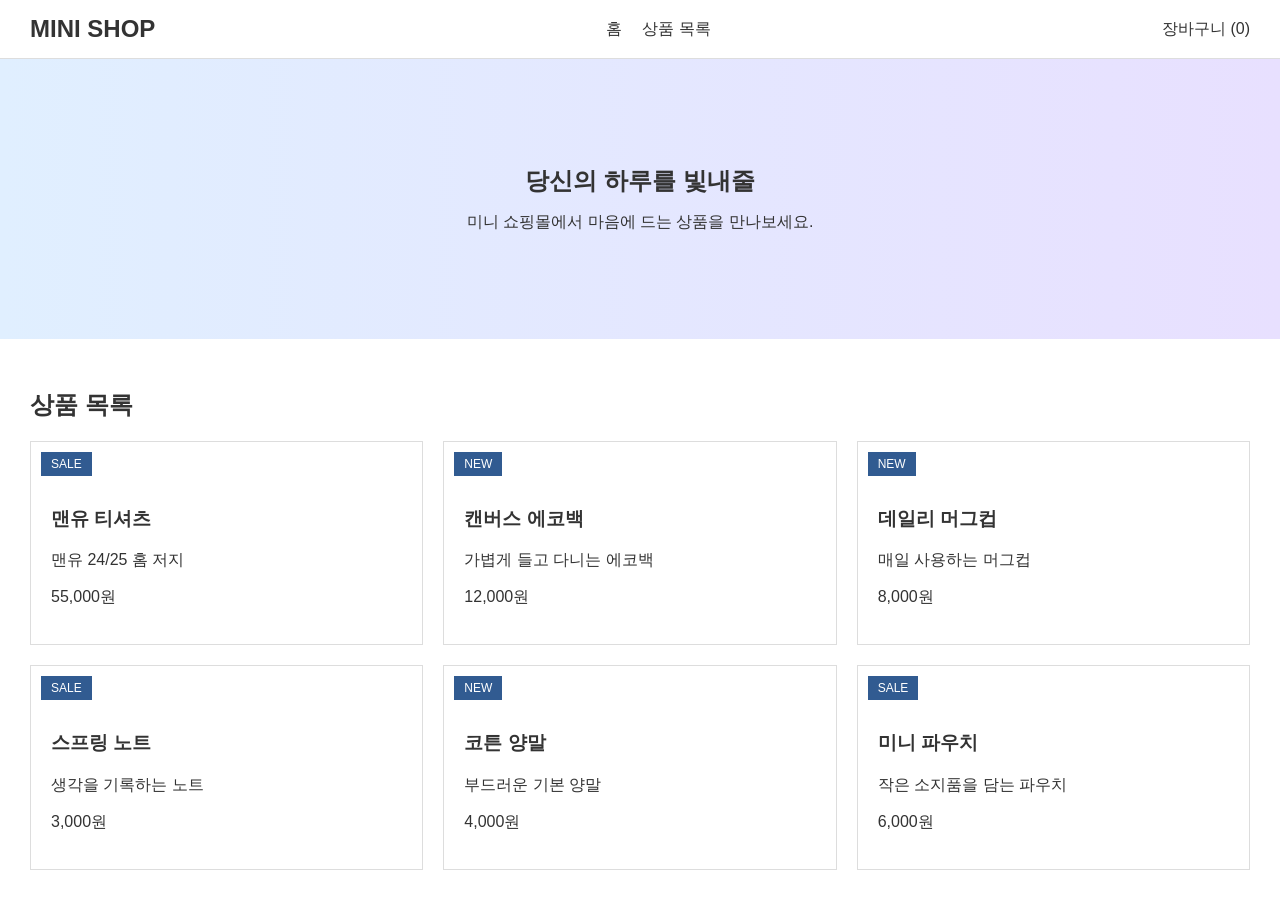
==== week5/index.html @ aea73128 "Add week5 mini shopping mall practice" ====
<!DOCTYPE html>
<html lang="ko">
<head>
    <meta charset="UTF-8">
    <meta name="viewport" content="width=device-width, initial-scale=1.0">
    <title>미니 쇼핑몰</title>
    <link rel="stylesheet" href="style.css">
</head>
<body>
    <header>
        <h1>MINI SHOP</h1>
        <nav>
            <a href="#banner">홈</a>
            <a href="#products">상품 목록</a>
        </nav>
        <span>장바구니 (0)</span>
    </header>

    <main>
        <section id="banner">
            <h2>당신의 하루를 빛내줄</h2>
            <p>미니 쇼핑몰에서 마음에 드는 상품을 만나보세요.</p>
        </section>

        <section id="products">
            <h2>상품 목록</h2>
            <div class="product-list">
                <div class="product">
                    <span class="badge">SALE</span>
                    <h3>맨유 티셔츠</h3>
                    <p>맨유 24/25 홈 저지</p>
                    <p>55,000원</p>
                </div>
                <div class="product">
                    <span class="badge">NEW</span>
                    <h3>캔버스 에코백</h3>
                    <p>가볍게 들고 다니는 에코백</p>
                    <p>12,000원</p>
                </div>
                <div class="product">
                    <span class="badge">NEW</span>
                    <h3>데일리 머그컵</h3>
                    <p>매일 사용하는 머그컵</p>
                    <p>8,000원</p>
                </div>
                <div class="product">
                    <span class="badge">SALE</span>
                    <h3>스프링 노트</h3>
                    <p>생각을 기록하는 노트</p>
                    <p>3,000원</p>
                </div>
                <div class="product">
                    <span class="badge">NEW</span>
                    <h3>코튼 양말</h3>
                    <p>부드러운 기본 양말</p>
                    <p>4,000원</p>
                </div>
                <div class="product">
                    <span class="badge">SALE</span>
                    <h3>미니 파우치</h3>
                    <p>작은 소지품을 담는 파우치</p>
                    <p>6,000원</p>
                </div>
            </div>
        </section>
    </main>
</body>
</html>
---- week5/style.css ----
body {
    margin: 0;
    font-family: Arial, sans-serif;
    color: #333;
}

header {
    position: sticky;
    top: 0;
    z-index: 10;
    display: flex;
    justify-content: space-between;
    align-items: center;
    padding: 15px 30px;
    background-color: white;
    border-bottom: 1px solid #ddd;
}

header h1 {
    margin: 0;
    font-size: 24px;
}

nav {
    display: flex;
    gap: 20px;
}

nav a {
    color: #333;
    text-decoration: none;
}

#banner {
    height: 280px;
    background: linear-gradient(to right, #e0efff, #e8e0ff);
    display: flex;
    flex-direction: column;
    justify-content: center;
    align-items: center;
    text-align: center;
}

#banner h2 {
    margin: 0 0 15px;
}

#banner p {
    margin: 0;
}

#products {
    padding: 30px;
}

.product-list {
    display: grid;
    grid-template-columns: repeat(3, 1fr);
    gap: 20px;
}

.product {
    position: relative;
    border: 1px solid #ddd;
    padding: 45px 20px 20px;
}

.badge {
    position: absolute;
    top: 10px;
    left: 10px;
    background-color: #315b91;
    color: white;
    padding: 5px 10px;
    font-size: 12px;
}
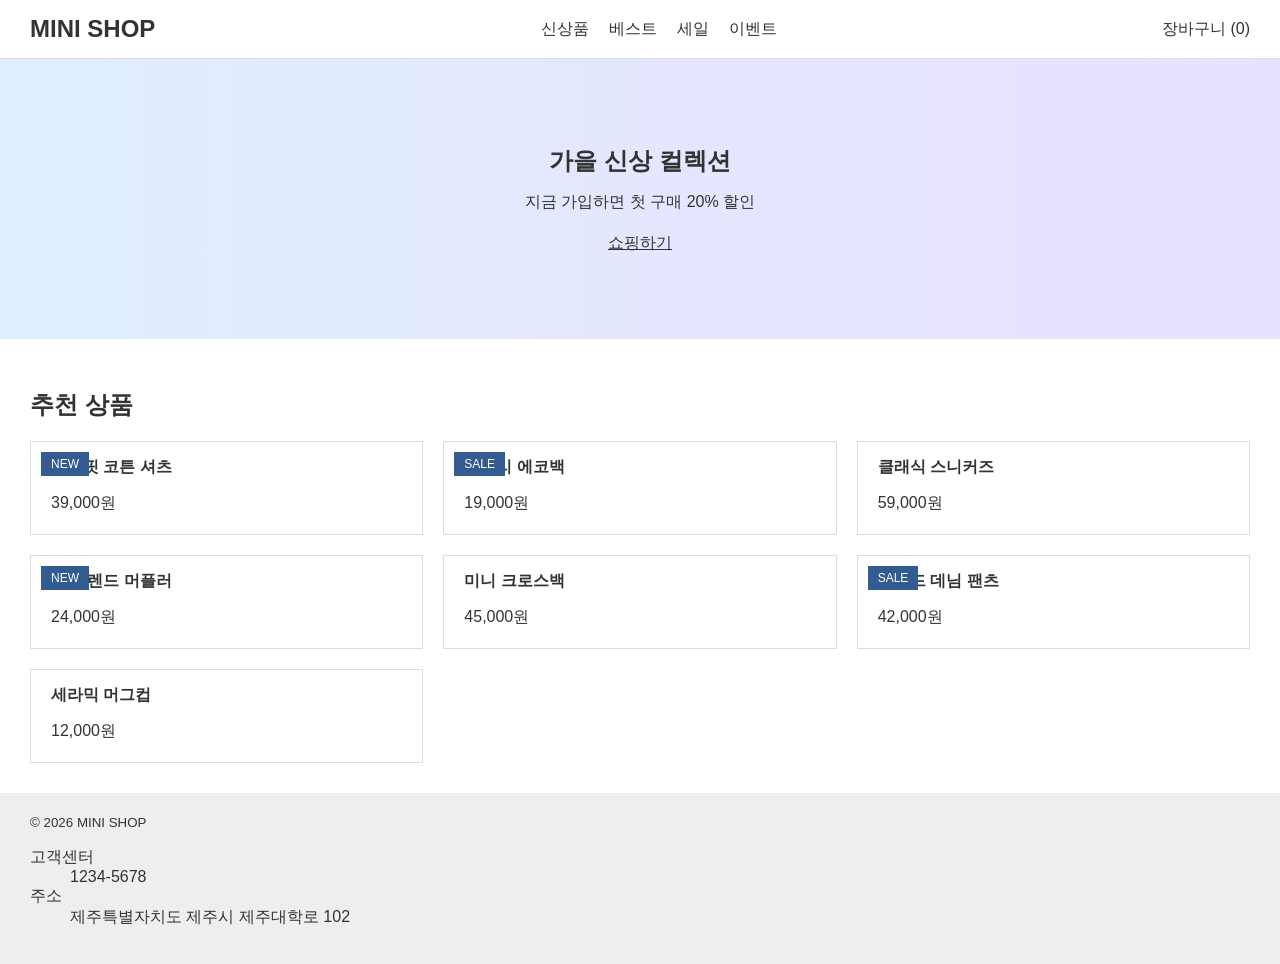
==== commit 79b72ddb: "Update week5 shop using provided HTML template" ====
--- a/week5/index.html
+++ b/week5/index.html
@@ -1,68 +1,94 @@
-<!DOCTYPE html>
+<!doctype html>
 <html lang="ko">
-<head>
-    <meta charset="UTF-8">
-    <meta name="viewport" content="width=device-width, initial-scale=1.0">
-    <title>미니 쇼핑몰</title>
-    <link rel="stylesheet" href="style.css">
-</head>
-<body>
+  <head>
+    <meta charset="UTF-8" />
+    <meta name="viewport" content="width=device-width, initial-scale=1.0" />
+    <title>MINI SHOP</title>
+    <!-- 구글 폰트를 연결해도 좋습니다 (선택) -->
+    <link rel="stylesheet" href="style.css" />
+  </head>
+
+  <body>
+    <!-- 헤더 -->
     <header>
-        <h1>MINI SHOP</h1>
-        <nav>
-            <a href="#banner">홈</a>
-            <a href="#products">상품 목록</a>
-        </nav>
-        <span>장바구니 (0)</span>
+      <h1>
+        <a href="#">MINI SHOP</a>
+      </h1>
+      <nav>
+        <ul>
+          <li><a href="#">신상품</a></li>
+          <li><a href="#">베스트</a></li>
+          <li><a href="#">세일</a></li>
+          <li><a href="#">이벤트</a></li>
+        </ul>
+      </nav>
+      <a href="#">장바구니 (0)</a>
     </header>
 
     <main>
-        <section id="banner">
-            <h2>당신의 하루를 빛내줄</h2>
-            <p>미니 쇼핑몰에서 마음에 드는 상품을 만나보세요.</p>
-        </section>
+      <!-- 메인 배너 -->
+      <section id="banner">
+        <h2>가을 신상 컬렉션</h2>
+        <p>지금 가입하면 첫 구매 20% 할인</p>
+        <a href="#">쇼핑하기</a>
+      </section>
 
-        <section id="products">
-            <h2>상품 목록</h2>
-            <div class="product-list">
-                <div class="product">
-                    <span class="badge">SALE</span>
-                    <h3>맨유 티셔츠</h3>
-                    <p>맨유 24/25 홈 저지</p>
-                    <p>55,000원</p>
-                </div>
-                <div class="product">
-                    <span class="badge">NEW</span>
-                    <h3>캔버스 에코백</h3>
-                    <p>가볍게 들고 다니는 에코백</p>
-                    <p>12,000원</p>
-                </div>
-                <div class="product">
-                    <span class="badge">NEW</span>
-                    <h3>데일리 머그컵</h3>
-                    <p>매일 사용하는 머그컵</p>
-                    <p>8,000원</p>
-                </div>
-                <div class="product">
-                    <span class="badge">SALE</span>
-                    <h3>스프링 노트</h3>
-                    <p>생각을 기록하는 노트</p>
-                    <p>3,000원</p>
-                </div>
-                <div class="product">
-                    <span class="badge">NEW</span>
-                    <h3>코튼 양말</h3>
-                    <p>부드러운 기본 양말</p>
-                    <p>4,000원</p>
-                </div>
-                <div class="product">
-                    <span class="badge">SALE</span>
-                    <h3>미니 파우치</h3>
-                    <p>작은 소지품을 담는 파우치</p>
-                    <p>6,000원</p>
-                </div>
-            </div>
-        </section>
+      <!-- 상품 목록 -->
+      <section id="products">
+        <h2>추천 상품</h2>
+        <ul>
+          <li>
+            <span class="badge">NEW</span>
+            <img src="https://www.dummyimage.com/300x200/000000/fff" alt="" />
+            <strong>오버핏 코튼 셔츠</strong>
+            <span class="price">39,000원</span>
+          </li>
+          <li>
+            <span class="badge">SALE</span>
+            <img src="https://www.dummyimage.com/300x200/000000/fff" alt="" />
+            <strong>데일리 에코백</strong>
+            <span class="price">19,000원</span>
+          </li>
+          <li>
+            <img src="https://www.dummyimage.com/300x200/000000/fff" alt="" />
+            <strong>클래식 스니커즈</strong>
+            <span class="price">59,000원</span>
+          </li>
+          <li>
+            <span class="badge">NEW</span>
+            <img src="https://www.dummyimage.com/300x200/000000/fff" alt="" />
+            <strong>울 블렌드 머플러</strong>
+            <span class="price">24,000원</span>
+          </li>
+          <li>
+            <img src="https://www.dummyimage.com/300x200/000000/fff" alt="" />
+            <strong>미니 크로스백</strong>
+            <span class="price">45,000원</span>
+          </li>
+          <li>
+            <span class="badge">SALE</span>
+            <img src="https://www.dummyimage.com/300x200/000000/fff" alt="" />
+            <strong>와이드 데님 팬츠</strong>
+            <span class="price">42,000원</span>
+          </li>
+          <li>
+            <img src="https://www.dummyimage.com/300x200/000000/fff" alt="" />
+            <strong>세라믹 머그컵</strong>
+            <span class="price">12,000원</span>
+          </li>
+        </ul>
+      </section>
     </main>
-</body>
+
+    <!-- 푸터 -->
+    <footer>
+      <small>© 2026 MINI SHOP</small>
+      <dl>
+        <dt>고객센터</dt>
+        <dd>1234-5678</dd>
+        <dt>주소</dt>
+        <dd>제주특별자치도 제주시 제주대학로 102</dd>
+      </dl>
+    </footer>
+  </body>
 </html>
--- a/week5/style.css
+++ b/week5/style.css
@@ -21,12 +21,15 @@
     font-size: 24px;
 }
 
-nav {
+nav ul {
     display: flex;
     gap: 20px;
+    margin: 0;
+    padding: 0;
+    list-style: none;
 }
 
-nav a {
+header a {
     color: #333;
     text-decoration: none;
 }
@@ -53,16 +56,41 @@
     padding: 30px;
 }
 
-.product-list {
+#products ul {
     display: grid;
     grid-template-columns: repeat(3, 1fr);
     gap: 20px;
+    margin: 0;
+    padding: 0;
+    list-style: none;
 }
 
-.product {
+#products li {
     position: relative;
     border: 1px solid #ddd;
-    padding: 45px 20px 20px;
+    padding: 0 0 20px;
+}
+
+#products img {
+    display: block;
+    width: 100%;
+    height: auto;
+}
+
+#products strong,
+.price {
+    display: block;
+    margin: 15px 20px 0;
+}
+
+#banner a {
+    margin-top: 20px;
+    color: #333;
+}
+
+footer {
+    padding: 20px 30px;
+    background-color: #eee;
 }
 
 .badge {
